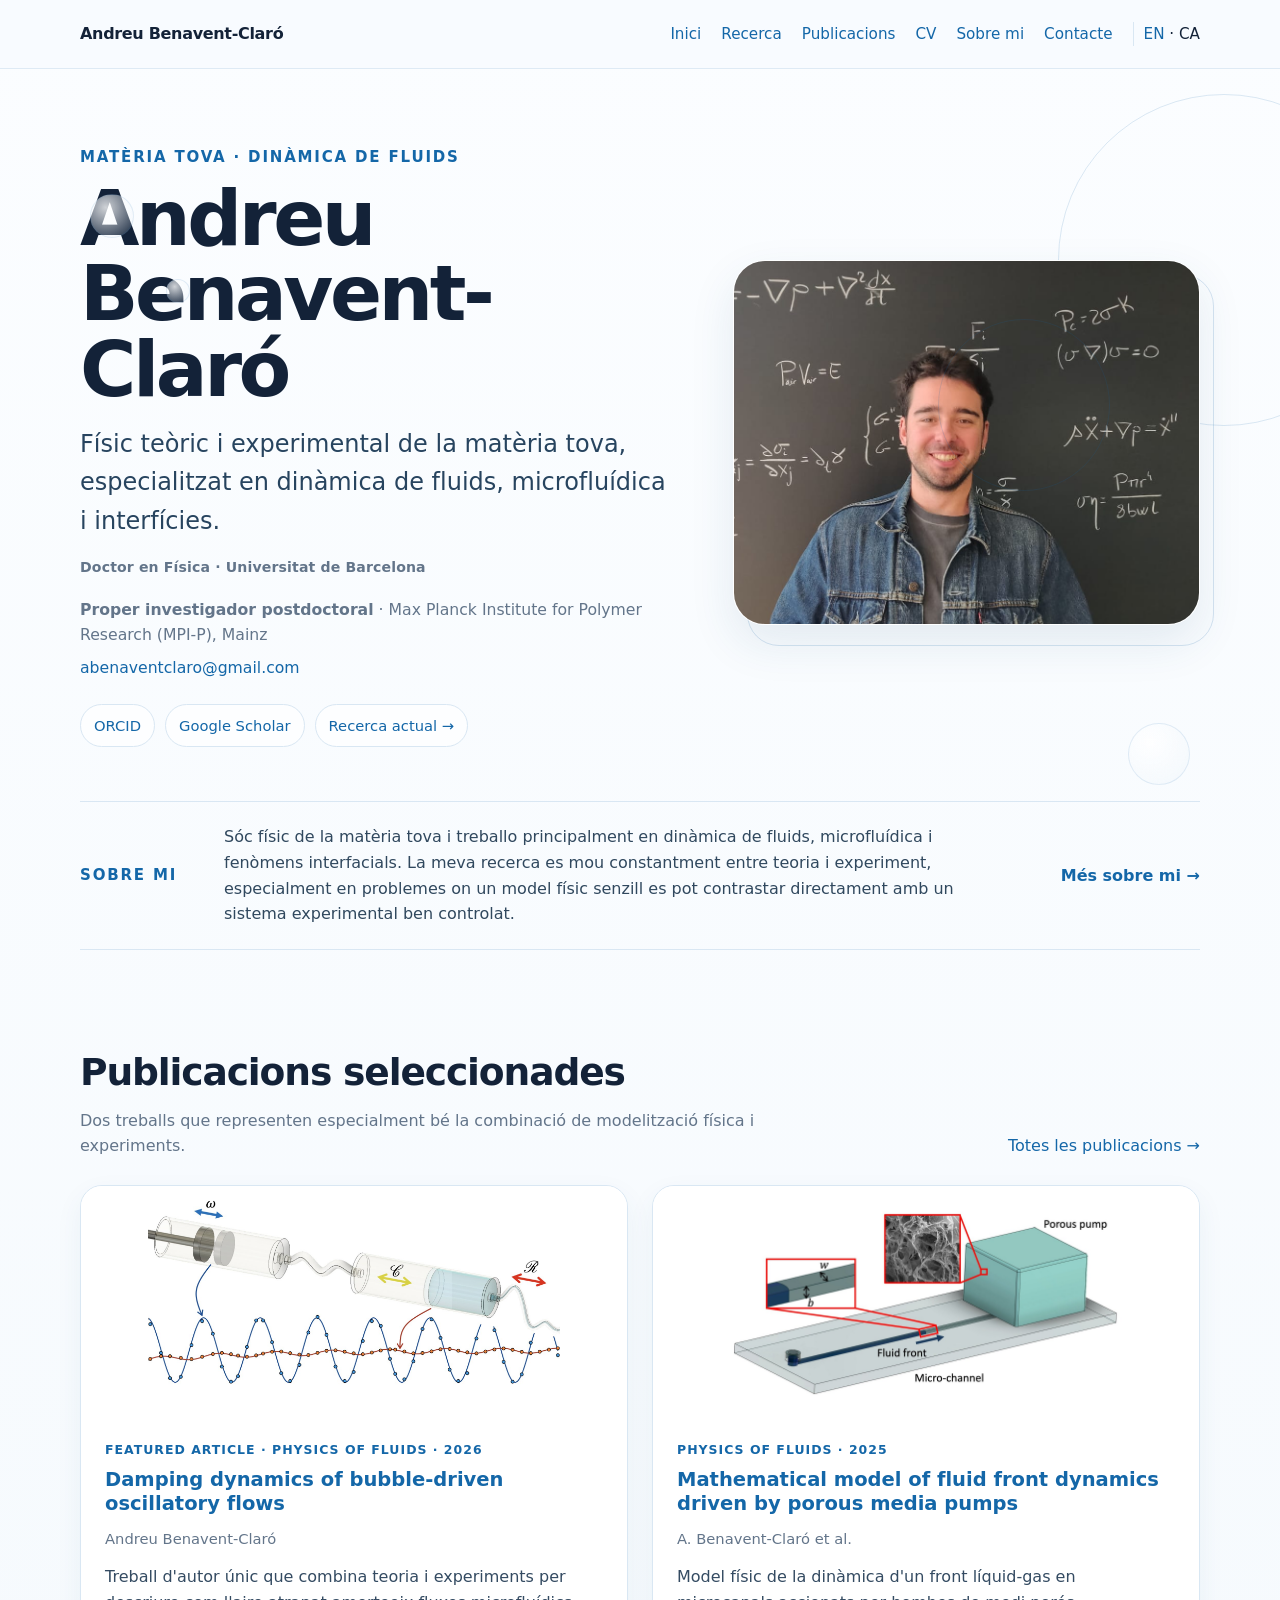
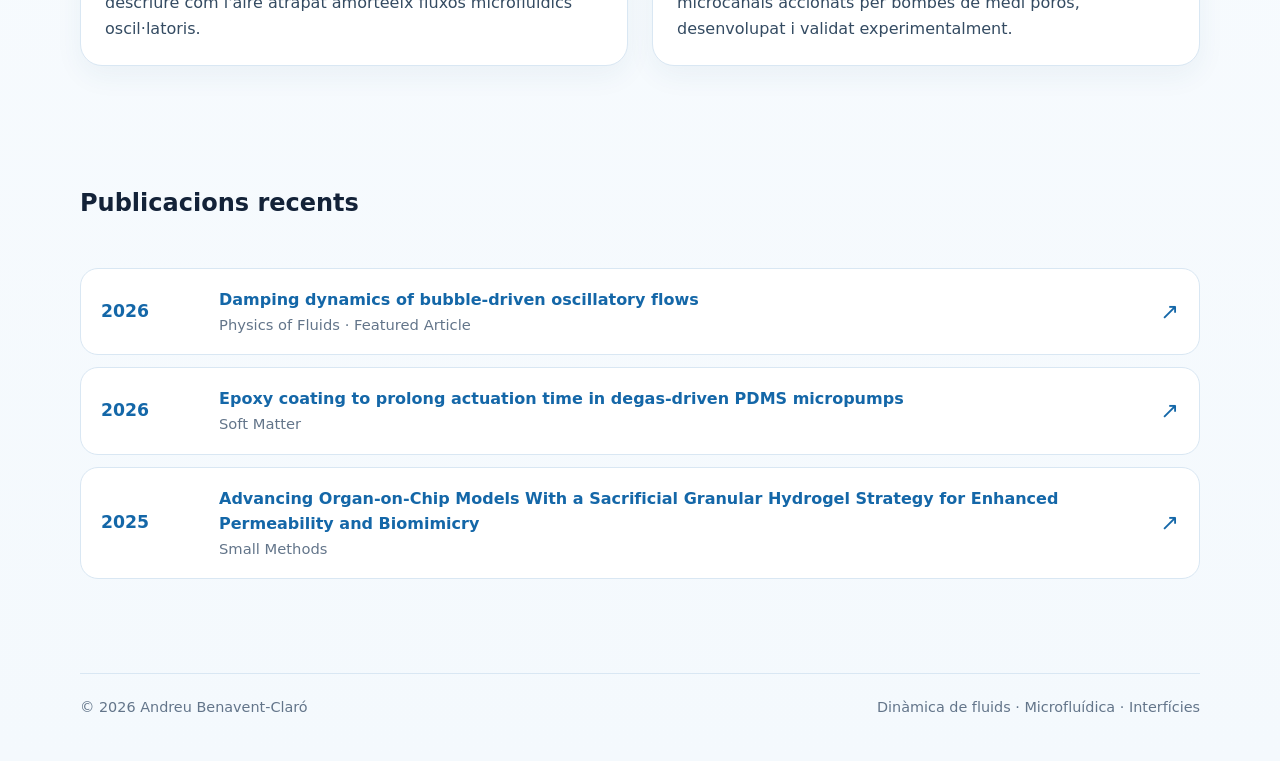
==== ca/index.html @ 5b61a37d "Add files via upload" ====
<!doctype html><html lang="ca"><head><meta charset="utf-8"><meta name="viewport" content="width=device-width,initial-scale=1"><title>Andreu Benavent-Claró | Físic de la matèria tova</title><link rel="stylesheet" href="../assets/styles.css"></head><body>
<header class="site-header"><div class="container nav"><a class="brand" href="index.html">Andreu Benavent-Claró</a><nav class="nav-links"><a href="index.html">Inici</a><a href="research.html">Recerca</a><a href="publications.html">Publicacions</a><a href="cv.html">CV</a><a href="about.html">Sobre mi</a><a href="contact.html">Contacte</a><span class="lang"><a href="../index.html">EN</a> · CA</span></nav></div></header>
<main><section class="hero"><span class="bubble b1"></span><span class="bubble b2"></span><span class="bubble b3"></span><div class="container hero-grid"><div><div class="eyebrow">Matèria tova · Dinàmica de fluids</div><h1>Andreu<br>Benavent-Claró</h1><p class="subtitle">Físic teòric i experimental de la matèria tova, especialitzat en dinàmica de fluids, microfluídica i interfícies.</p><div class="credential">Doctor en Física · Universitat de Barcelona</div><div class="meta"><div><strong>Proper investigador postdoctoral</strong> · Max Planck Institute for Polymer Research (MPI-P), Mainz</div><div><a href="mailto:abenaventclaro@gmail.com">abenaventclaro@gmail.com</a></div></div><div class="quick-links"><a class="pill" href="https://orcid.org/0000-0001-7423-3358">ORCID</a><a class="pill" href="https://scholar.google.com/citations?hl=ca&user=sJVIBqoAAAAJ">Google Scholar</a><a class="pill" href="research.html">Recerca actual →</a></div></div><div class="portrait-wrap"><img class="portrait" src="../assets/andreu.jpg" alt="Andreu Benavent-Claró davant d'una pissarra"></div></div></section>
<section class="home-about"><div class="container about-brief"><div class="eyebrow">Sobre mi</div><p>Sóc físic de la matèria tova i treballo principalment en dinàmica de fluids, microfluídica i fenòmens interfacials. La meva recerca es mou constantment entre teoria i experiment, especialment en problemes on un model físic senzill es pot contrastar directament amb un sistema experimental ben controlat.</p><a href="about.html">Més sobre mi →</a></div></section>
<section class="section"><div class="container"><div class="section-head"><div><h2>Publicacions seleccionades</h2><p class="section-intro">Dos treballs que representen especialment bé la combinació de modelització física i experiments.</p></div><a href="publications.html">Totes les publicacions →</a></div><div class="feature-grid"><article class="card"><div class="paper-visual"><img class="paper-image" src="../assets/publications/damping-oscillatory.jpg" alt="Esquema del flux oscil·latori impulsat per una bombolla i el seu amortiment"></div><div class="card-body"><div class="paper-tag">Featured Article · Physics of Fluids · 2026</div><h3 class="paper-title"><a href="https://doi.org/10.1063/5.0326405">Damping dynamics of bubble-driven oscillatory flows</a></h3><div class="paper-meta">Andreu Benavent-Claró</div><p class="paper-desc">Treball d'autor únic que combina teoria i experiments per descriure com l'aire atrapat amorteeix fluxos microfluídics oscil·latoris.</p></div></article><article class="card"><div class="paper-visual"><img class="paper-image" src="../assets/publications/porous-media-pumps.jpg" alt="Microcanal accionat per una bomba de medi porós"></div><div class="card-body"><div class="paper-tag">Physics of Fluids · 2025</div><h3 class="paper-title"><a href="https://doi.org/10.1063/5.0252721">Mathematical model of fluid front dynamics driven by porous media pumps</a></h3><div class="paper-meta">A. Benavent-Claró et al.</div><p class="paper-desc">Model físic de la dinàmica d'un front líquid-gas en microcanals accionats per bombes de medi porós, desenvolupat i validat experimentalment.</p></div></article></div></div></section>
<section class="section-tight"><div class="container"><div class="section-head"><div><h2>Publicacions recents</h2></div></div><div class="recent-list"><a class="recent-item" href="https://doi.org/10.1063/5.0326405"><div class="year">2026</div><div><strong>Damping dynamics of bubble-driven oscillatory flows</strong><div class="journal">Physics of Fluids · Featured Article</div></div><div class="arrow">↗</div></a><a class="recent-item" href="https://doi.org/10.1039/D5SM00964B"><div class="year">2026</div><div><strong>Epoxy coating to prolong actuation time in degas-driven PDMS micropumps</strong><div class="journal">Soft Matter</div></div><div class="arrow">↗</div></a><a class="recent-item" href="https://doi.org/10.1002/smtd.202500652"><div class="year">2025</div><div><strong>Advancing Organ-on-Chip Models With a Sacrificial Granular Hydrogel Strategy for Enhanced Permeability and Biomimicry</strong><div class="journal">Small Methods</div></div><div class="arrow">↗</div></a></div></div></section></main><footer class="footer"><div class="container footer-inner"><span>© 2026 Andreu Benavent-Claró</span><span>Dinàmica de fluids · Microfluídica · Interfícies</span></div></footer></body></html>
---- assets/styles.css ----
:root{
  --bg:#f7fbff;
  --surface:#ffffff;
  --text:#132238;
  --muted:#63758a;
  --blue:#1467a8;
  --blue2:#3d8bc9;
  --line:#d9e7f3;
  --shadow:0 18px 45px rgba(31,80,120,.10);
  --radius:22px;
}
*{box-sizing:border-box}
html{scroll-behavior:smooth}
body{margin:0;font-family:Inter,ui-sans-serif,system-ui,-apple-system,BlinkMacSystemFont,"Segoe UI",sans-serif;background:linear-gradient(180deg,#fbfdff 0%,#f4f9fd 100%);color:var(--text);line-height:1.6}
a{color:var(--blue);text-decoration:none}
a:hover{text-decoration:underline}
.container{width:min(1120px,92vw);margin:0 auto}
.site-header{position:sticky;top:0;z-index:20;background:rgba(247,251,255,.88);backdrop-filter:blur(12px);border-bottom:1px solid rgba(217,231,243,.8)}
.nav{display:flex;align-items:center;justify-content:space-between;gap:24px;min-height:68px}
.brand{font-weight:750;letter-spacing:-.02em;color:var(--text)}
.nav-links{display:flex;align-items:center;gap:20px;flex-wrap:wrap;font-size:.95rem}
.lang{padding-left:10px;border-left:1px solid var(--line)}
.hero{position:relative;overflow:hidden;padding:76px 0 54px}
.hero:before,.hero:after{content:"";position:absolute;border:1px solid rgba(20,103,168,.14);border-radius:999px;pointer-events:none}
.hero:before{width:330px;height:330px;right:-110px;top:25px}
.hero:after{width:170px;height:170px;right:170px;top:250px}
.bubble{position:absolute;border:1px solid rgba(20,103,168,.11);border-radius:50%;background:radial-gradient(circle at 35% 30%,rgba(255,255,255,.8),rgba(61,139,201,.03));pointer-events:none}
.b1{width:44px;height:44px;left:7%;top:125px}.b2{width:24px;height:24px;left:13%;top:210px}.b3{width:62px;height:62px;right:7%;bottom:16px}
.hero-grid{display:grid;grid-template-columns:1.12fr .88fr;gap:58px;align-items:center}
.eyebrow{font-size:.94rem;text-transform:uppercase;letter-spacing:.12em;color:var(--blue);font-weight:750;margin-bottom:12px}
h1{font-size:clamp(2.6rem,6vw,5.1rem);line-height:.98;letter-spacing:-.045em;margin:0 0 18px}
.subtitle{font-size:clamp(1.15rem,2.1vw,1.5rem);max-width:720px;color:#27445f;margin:0 0 24px}
.credential{margin:-8px 0 18px;color:var(--muted);font-size:.88rem;font-weight:650;letter-spacing:.01em}
.meta{display:flex;flex-direction:column;gap:8px;color:var(--muted);font-size:.98rem}
.quick-links{display:flex;flex-wrap:wrap;gap:10px;margin-top:24px}.pill{display:inline-flex;align-items:center;gap:7px;padding:9px 13px;border:1px solid var(--line);border-radius:999px;background:rgba(255,255,255,.75);font-size:.92rem}
.portrait-wrap{position:relative;max-width:475px;width:100%;justify-self:end}.portrait{width:100%;aspect-ratio:1.28/1;border-radius:32px;object-fit:cover;object-position:50% 45%;box-shadow:var(--shadow);border:1px solid rgba(255,255,255,.9)}
.portrait-wrap:after{content:"";position:absolute;inset:14px -14px -14px 14px;border:1px solid rgba(20,103,168,.16);border-radius:32px;z-index:-1}
.home-about{padding:0 0 30px}.about-brief{display:grid;grid-template-columns:120px 1fr auto;gap:24px;align-items:center;padding:22px 0;border-top:1px solid var(--line);border-bottom:1px solid var(--line)}.about-brief .eyebrow{margin:0}.about-brief p{margin:0;color:#30485e;max-width:760px}.about-brief a{white-space:nowrap;font-weight:650}
.section{padding:62px 0}.section-tight{padding:36px 0 62px}
.section-head{display:flex;align-items:end;justify-content:space-between;gap:20px;margin-bottom:26px}.section h2{font-size:clamp(1.65rem,3vw,2.35rem);letter-spacing:-.03em;margin:0}.section-intro{color:var(--muted);max-width:700px;margin:6px 0 0}
.feature-grid{display:grid;grid-template-columns:1fr 1fr;gap:24px}.card{background:var(--surface);border:1px solid var(--line);border-radius:var(--radius);box-shadow:0 10px 28px rgba(31,80,120,.06);overflow:hidden}.card-body{padding:24px}.paper-visual{height:230px;position:relative;overflow:hidden;background:#fff}.paper-image{width:100%;height:100%;display:block;object-fit:contain;padding:8px;background:#fff}
.wave{position:absolute;left:-7%;right:-7%;height:86px;border-radius:50%;border:2px solid rgba(20,103,168,.22);transform:rotate(-5deg)}.wave.w1{top:66px}.wave.w2{top:102px;border-color:rgba(61,139,201,.17)}
.dot{position:absolute;border-radius:50%;background:rgba(20,103,168,.10);border:1px solid rgba(20,103,168,.18)}
.paper-tag{font-size:.78rem;font-weight:750;color:var(--blue);text-transform:uppercase;letter-spacing:.08em}.paper-title{font-size:1.22rem;line-height:1.25;margin:8px 0 10px}.paper-meta{color:var(--muted);font-size:.92rem}.paper-desc{margin:14px 0 0;color:#344b62}
.recent-list{display:grid;gap:12px}.recent-item{display:grid;grid-template-columns:100px 1fr auto;gap:18px;align-items:center;padding:18px 20px;background:var(--surface);border:1px solid var(--line);border-radius:18px}.year{font-weight:800;color:var(--blue);font-size:1.08rem}.journal{color:var(--muted);font-size:.92rem}.arrow{font-size:1.4rem;color:var(--blue)}
.page-hero{padding:58px 0 28px}.page-hero h1{font-size:clamp(2.2rem,5vw,4rem)}
.content-grid{display:grid;grid-template-columns:.75fr 1.25fr;gap:34px}.side-card{background:var(--surface);border:1px solid var(--line);border-radius:20px;padding:22px;height:max-content;position:sticky;top:92px}.side-card h3{margin-top:0}.side-card ul{padding-left:18px;color:var(--muted)}
.prose{background:var(--surface);border:1px solid var(--line);border-radius:22px;padding:30px}.prose h2,.prose h3{letter-spacing:-.02em}.prose p{color:#30485e}
.research-hero{display:grid;grid-template-columns:1.2fr .8fr;gap:28px}.research-visual{background:var(--surface);border:1px solid var(--line);border-radius:24px;overflow:hidden;box-shadow:var(--shadow);display:flex;flex-direction:column}.research-photo{width:100%;height:100%;min-height:330px;object-fit:cover;display:block}.research-caption{padding:12px 16px;color:var(--muted);font-size:.92rem;border-top:1px solid var(--line);background:#fbfdff}
.pub-list{display:grid;gap:18px}.pub-row{display:grid;grid-template-columns:180px 1fr;gap:22px;padding:20px;background:var(--surface);border:1px solid var(--line);border-radius:20px}.thumb{min-height:130px;border-radius:15px;background:#fff;position:relative;overflow:hidden;border:1px solid rgba(217,231,243,.75);display:flex;align-items:center;justify-content:center}.thumb img{width:100%;height:100%;min-height:130px;display:block;object-fit:contain;padding:5px;background:#fff}.authors{color:#52677c;font-size:.94rem}.doi{font-size:.9rem;margin-top:8px}
.timeline{display:grid;gap:16px}.timeline-item{display:grid;grid-template-columns:145px 1fr;gap:18px}.date{font-weight:750;color:var(--blue)}.timeline-item h3{margin:0 0 4px}.timeline-item p{margin:0;color:#4b6074}
.cv-summary{display:grid;grid-template-columns:repeat(3,1fr);gap:14px;margin-bottom:26px}.stat{padding:18px;border:1px solid var(--line);border-radius:18px;background:var(--surface)}.stat strong{display:block;font-size:1.4rem;color:var(--blue)}.stat span{color:var(--muted);font-size:.9rem}
.contact-card{max-width:700px;background:var(--surface);border:1px solid var(--line);border-radius:24px;padding:30px}.contact-line{padding:12px 0;border-bottom:1px solid var(--line)}.contact-line:last-child{border-bottom:0}
.footer{padding:32px 0 42px;color:var(--muted);font-size:.9rem}.footer-inner{display:flex;justify-content:space-between;gap:20px;flex-wrap:wrap;border-top:1px solid var(--line);padding-top:22px}
@media(max-width:850px){.hero-grid,.research-hero,.content-grid{grid-template-columns:1fr}.hero{padding-top:44px}.portrait-wrap{max-width:560px;justify-self:start}.about-brief{grid-template-columns:1fr;gap:8px}.feature-grid{grid-template-columns:1fr}.recent-item{grid-template-columns:72px 1fr}.recent-item .arrow{display:none}.pub-row{grid-template-columns:1fr}.side-card{position:static}.cv-summary{grid-template-columns:1fr}.nav{align-items:flex-start;padding:14px 0}.nav-links{gap:12px}}
@media(max-width:560px){.nav{display:block}.brand{display:block;margin-bottom:10px}.lang{padding-left:0;border-left:0}.section{padding:44px 0}.card-body,.prose{padding:22px}.timeline-item{grid-template-columns:1fr;gap:2px}.page-hero{padding-top:40px}}
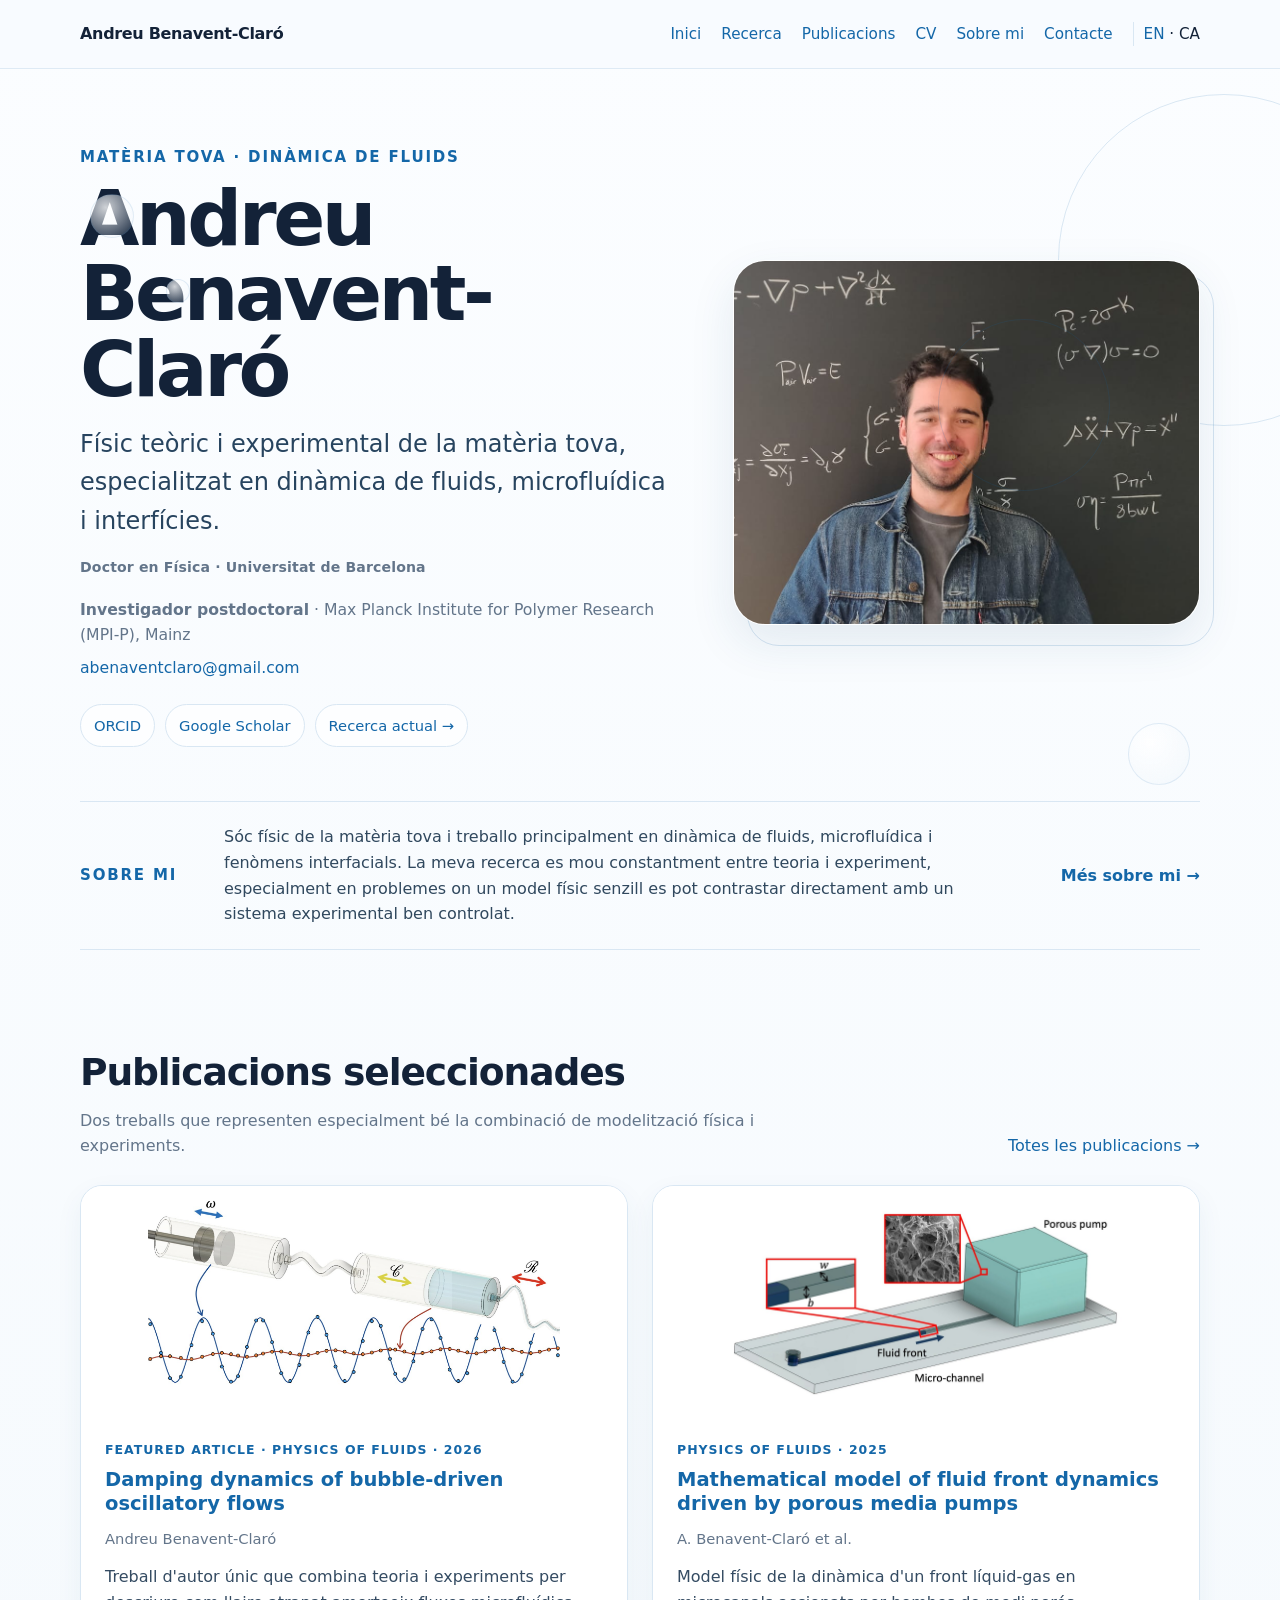
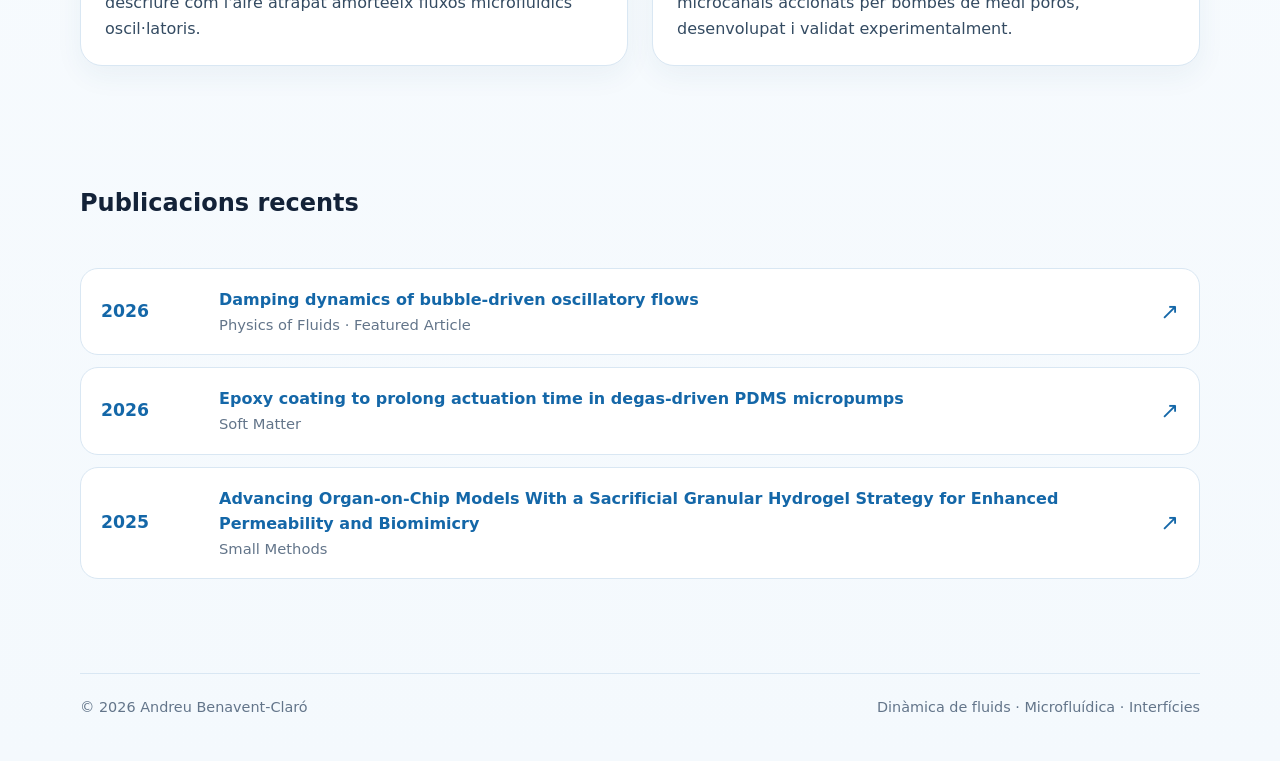
==== commit c305e517: "Update index.html" ====
--- a/ca/index.html
+++ b/ca/index.html
@@ -1,6 +1,6 @@
 <!doctype html><html lang="ca"><head><meta charset="utf-8"><meta name="viewport" content="width=device-width,initial-scale=1"><title>Andreu Benavent-Claró | Físic de la matèria tova</title><link rel="stylesheet" href="../assets/styles.css"></head><body>
 <header class="site-header"><div class="container nav"><a class="brand" href="index.html">Andreu Benavent-Claró</a><nav class="nav-links"><a href="index.html">Inici</a><a href="research.html">Recerca</a><a href="publications.html">Publicacions</a><a href="cv.html">CV</a><a href="about.html">Sobre mi</a><a href="contact.html">Contacte</a><span class="lang"><a href="../index.html">EN</a> · CA</span></nav></div></header>
-<main><section class="hero"><span class="bubble b1"></span><span class="bubble b2"></span><span class="bubble b3"></span><div class="container hero-grid"><div><div class="eyebrow">Matèria tova · Dinàmica de fluids</div><h1>Andreu<br>Benavent-Claró</h1><p class="subtitle">Físic teòric i experimental de la matèria tova, especialitzat en dinàmica de fluids, microfluídica i interfícies.</p><div class="credential">Doctor en Física · Universitat de Barcelona</div><div class="meta"><div><strong>Proper investigador postdoctoral</strong> · Max Planck Institute for Polymer Research (MPI-P), Mainz</div><div><a href="mailto:abenaventclaro@gmail.com">abenaventclaro@gmail.com</a></div></div><div class="quick-links"><a class="pill" href="https://orcid.org/0000-0001-7423-3358">ORCID</a><a class="pill" href="https://scholar.google.com/citations?hl=ca&user=sJVIBqoAAAAJ">Google Scholar</a><a class="pill" href="research.html">Recerca actual →</a></div></div><div class="portrait-wrap"><img class="portrait" src="../assets/andreu.jpg" alt="Andreu Benavent-Claró davant d'una pissarra"></div></div></section>
+<main><section class="hero"><span class="bubble b1"></span><span class="bubble b2"></span><span class="bubble b3"></span><div class="container hero-grid"><div><div class="eyebrow">Matèria tova · Dinàmica de fluids</div><h1>Andreu<br>Benavent-Claró</h1><p class="subtitle">Físic teòric i experimental de la matèria tova, especialitzat en dinàmica de fluids, microfluídica i interfícies.</p><div class="credential">Doctor en Física · Universitat de Barcelona</div><div class="meta"><div><strong>Investigador postdoctoral</strong> · Max Planck Institute for Polymer Research (MPI-P), Mainz</div><div><a href="mailto:abenaventclaro@gmail.com">abenaventclaro@gmail.com</a></div></div><div class="quick-links"><a class="pill" href="https://orcid.org/0000-0001-7423-3358">ORCID</a><a class="pill" href="https://scholar.google.com/citations?hl=ca&user=sJVIBqoAAAAJ">Google Scholar</a><a class="pill" href="research.html">Recerca actual →</a></div></div><div class="portrait-wrap"><img class="portrait" src="../assets/andreu.jpg" alt="Andreu Benavent-Claró davant d'una pissarra"></div></div></section>
 <section class="home-about"><div class="container about-brief"><div class="eyebrow">Sobre mi</div><p>Sóc físic de la matèria tova i treballo principalment en dinàmica de fluids, microfluídica i fenòmens interfacials. La meva recerca es mou constantment entre teoria i experiment, especialment en problemes on un model físic senzill es pot contrastar directament amb un sistema experimental ben controlat.</p><a href="about.html">Més sobre mi →</a></div></section>
 <section class="section"><div class="container"><div class="section-head"><div><h2>Publicacions seleccionades</h2><p class="section-intro">Dos treballs que representen especialment bé la combinació de modelització física i experiments.</p></div><a href="publications.html">Totes les publicacions →</a></div><div class="feature-grid"><article class="card"><div class="paper-visual"><img class="paper-image" src="../assets/publications/damping-oscillatory.jpg" alt="Esquema del flux oscil·latori impulsat per una bombolla i el seu amortiment"></div><div class="card-body"><div class="paper-tag">Featured Article · Physics of Fluids · 2026</div><h3 class="paper-title"><a href="https://doi.org/10.1063/5.0326405">Damping dynamics of bubble-driven oscillatory flows</a></h3><div class="paper-meta">Andreu Benavent-Claró</div><p class="paper-desc">Treball d'autor únic que combina teoria i experiments per descriure com l'aire atrapat amorteeix fluxos microfluídics oscil·latoris.</p></div></article><article class="card"><div class="paper-visual"><img class="paper-image" src="../assets/publications/porous-media-pumps.jpg" alt="Microcanal accionat per una bomba de medi porós"></div><div class="card-body"><div class="paper-tag">Physics of Fluids · 2025</div><h3 class="paper-title"><a href="https://doi.org/10.1063/5.0252721">Mathematical model of fluid front dynamics driven by porous media pumps</a></h3><div class="paper-meta">A. Benavent-Claró et al.</div><p class="paper-desc">Model físic de la dinàmica d'un front líquid-gas en microcanals accionats per bombes de medi porós, desenvolupat i validat experimentalment.</p></div></article></div></div></section>
-<section class="section-tight"><div class="container"><div class="section-head"><div><h2>Publicacions recents</h2></div></div><div class="recent-list"><a class="recent-item" href="https://doi.org/10.1063/5.0326405"><div class="year">2026</div><div><strong>Damping dynamics of bubble-driven oscillatory flows</strong><div class="journal">Physics of Fluids · Featured Article</div></div><div class="arrow">↗</div></a><a class="recent-item" href="https://doi.org/10.1039/D5SM00964B"><div class="year">2026</div><div><strong>Epoxy coating to prolong actuation time in degas-driven PDMS micropumps</strong><div class="journal">Soft Matter</div></div><div class="arrow">↗</div></a><a class="recent-item" href="https://doi.org/10.1002/smtd.202500652"><div class="year">2025</div><div><strong>Advancing Organ-on-Chip Models With a Sacrificial Granular Hydrogel Strategy for Enhanced Permeability and Biomimicry</strong><div class="journal">Small Methods</div></div><div class="arrow">↗</div></a></div></div></section></main><footer class="footer"><div class="container footer-inner"><span>© 2026 Andreu Benavent-Claró</span><span>Dinàmica de fluids · Microfluídica · Interfícies</span></div></footer></body></html>+<section class="section-tight"><div class="container"><div class="section-head"><div><h2>Publicacions recents</h2></div></div><div class="recent-list"><a class="recent-item" href="https://doi.org/10.1063/5.0326405"><div class="year">2026</div><div><strong>Damping dynamics of bubble-driven oscillatory flows</strong><div class="journal">Physics of Fluids · Featured Article</div></div><div class="arrow">↗</div></a><a class="recent-item" href="https://doi.org/10.1039/D5SM00964B"><div class="year">2026</div><div><strong>Epoxy coating to prolong actuation time in degas-driven PDMS micropumps</strong><div class="journal">Soft Matter</div></div><div class="arrow">↗</div></a><a class="recent-item" href="https://doi.org/10.1002/smtd.202500652"><div class="year">2025</div><div><strong>Advancing Organ-on-Chip Models With a Sacrificial Granular Hydrogel Strategy for Enhanced Permeability and Biomimicry</strong><div class="journal">Small Methods</div></div><div class="arrow">↗</div></a></div></div></section></main><footer class="footer"><div class="container footer-inner"><span>© 2026 Andreu Benavent-Claró</span><span>Dinàmica de fluids · Microfluídica · Interfícies</span></div></footer></body></html>
